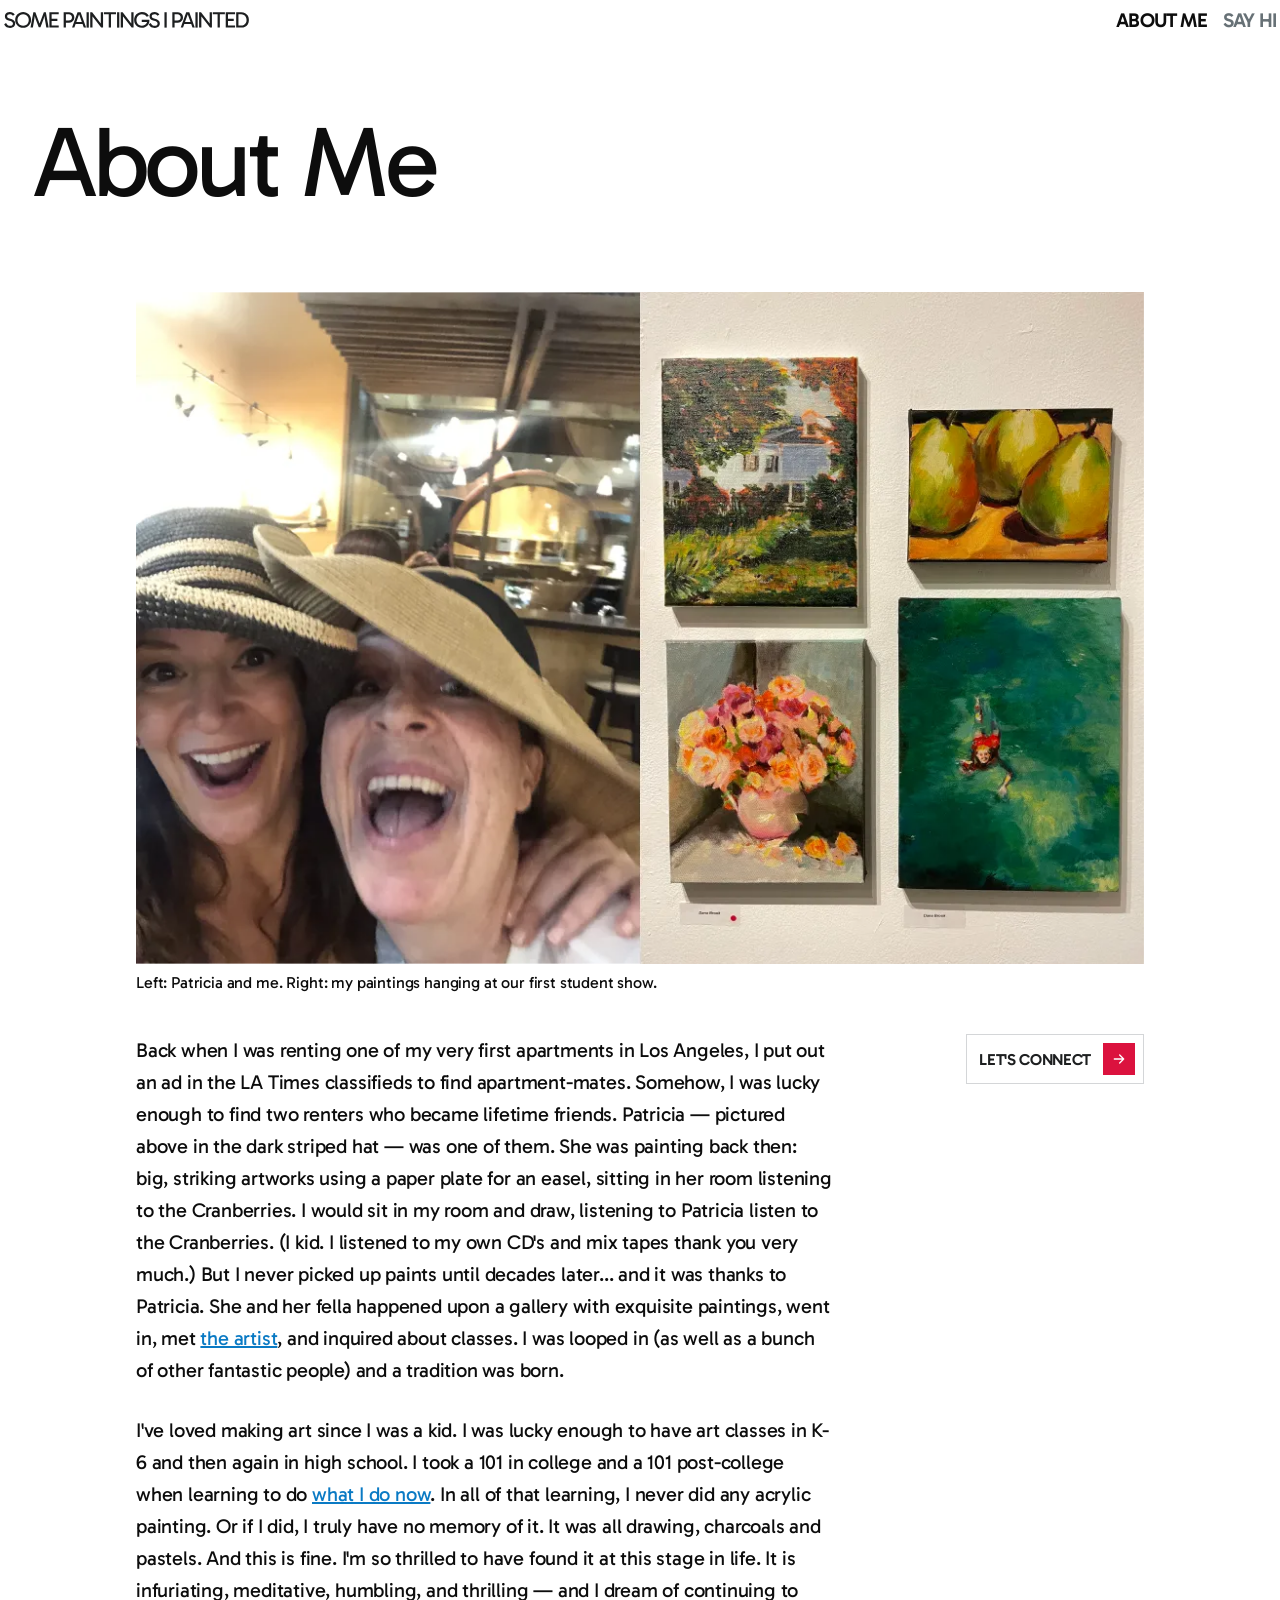
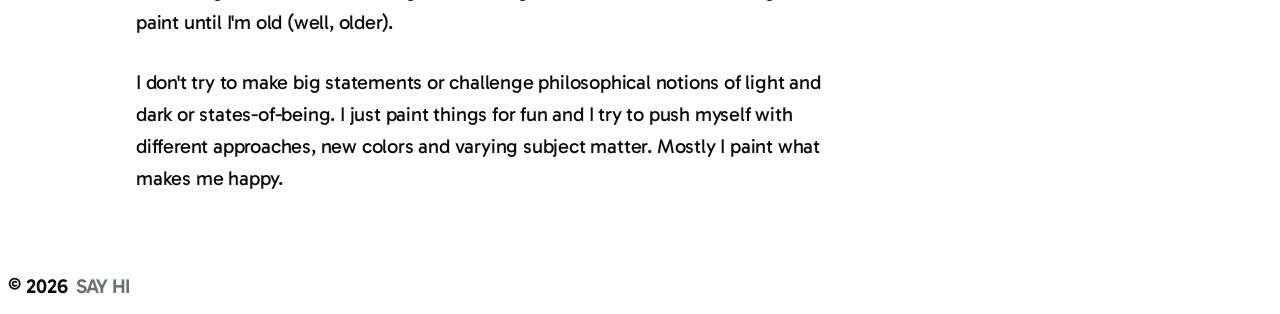
==== about.html @ dc7a016d "Initial commit - painting portfolio site" ====
<!DOCTYPE html>
<html lang="en">
<head>
  <meta charset="UTF-8">
  <meta name="viewport" content="width=device-width, initial-scale=1.0">
  <script>if(sessionStorage.getItem('page-leaving'))document.documentElement.style.opacity='0'</script>
  <title>About Me – Some Paintings I Painted</title>
  <link rel="preconnect" href="https://fonts.googleapis.com">
  <link rel="preconnect" href="https://fonts.gstatic.com" crossorigin>
  <link href="https://fonts.googleapis.com/css2?family=Gabarito:wght@400;600&display=swap" rel="stylesheet">
  <link rel="stylesheet" href="styles.css">
  <link rel="stylesheet" href="about.css">
</head>
<body>

  <header class="detail-header">
    <a href="index.html" class="detail-header__title" aria-label="Some Paintings I Painted">
      <img src="images/logo/logo-1line.svg" alt="Some Paintings I Painted" class="detail-header__logo">
    </a>
    <nav class="detail-header__nav" aria-label="Main navigation">
      <a href="about.html" class="detail-header__nav-link detail-header__nav-link--active">ABOUT ME</a>
      <a href="mailto:hello@example.com" class="detail-header__nav-link">SAY HI</a>
    </nav>
  </header>

  <main class="about page-container" id="page">

    <h1 class="about__title">About Me</h1>

    <figure class="about__figure">
      <img
        src="images/about/patricia-dana.webp"
        alt="Patricia and me at our first student show"
        class="about__photo"
      >
      <figcaption class="about__caption">
        Left: Patricia and me. Right: my paintings hanging at our first student show.
      </figcaption>
    </figure>

    <div class="about__body">
      <p>
        Back when I was renting one of my very first apartments in Los Angeles, I put out an ad
        in the LA Times classifieds to find apartment-mates. Somehow, I was lucky enough to find
        two renters who became lifetime friends. Patricia — pictured above in the dark striped
        hat — was one of them. She was painting back then: big, striking artworks using a paper
        plate for an easel, sitting in her room listening to the Cranberries. I would sit in my
        room and draw, listening to Patricia listen to the Cranberries. (I kid. I listened to my
        own CD's and mix tapes thank you very much.) But I never picked up paints until decades
        later... and it was thanks to Patricia. She and her fella happened upon a gallery with
        exquisite paintings, went in, met <a href="http://www.rebeccamolayemarts.com/" target="_blank" rel="noopener">the artist</a>,
        and inquired about classes. I was looped in (as well as a bunch of other fantastic
        people) and a tradition was born.
      </p>
      <p>
        I've loved making art since I was a kid. I was lucky enough to have art classes in K-6
        and then again in high school. I took a 101 in college and a 101 post-college when
        learning to do <a href="https://www.danabrook.com/" target="_blank" rel="noopener">what I do now</a>.
        In all of that learning, I never did any acrylic painting. Or if I did, I truly have no
        memory of it. It was all drawing, charcoals and pastels. And this is fine. I'm so
        thrilled to have found it at this stage in life. It is infuriating, meditative, humbling,
        and thrilling — and I dream of continuing to paint until I'm old (well, older).
      </p>
      <p>
        I don't try to make big statements or challenge philosophical notions of light and dark
        or states-of-being. I just paint things for fun and I try to push myself with different
        approaches, new colors and varying subject matter. Mostly I paint what makes me happy.
      </p>
    </div>

    <div class="about__cta">
      <a href="mailto:hello@example.com" class="btn-primary">
        <span>Let's Connect</span>
        <span class="btn-primary__badge" aria-hidden="true">
          <img src="images/icons/arrow-right.svg" class="icon-white" alt="" width="16" height="16">
        </span>
      </a>
    </div>

  </main>

  <script src="transitions.js"></script>

  <footer class="detail-footer">
    <span class="detail-footer__copy">&copy; 2026</span>
    <a href="mailto:hello@example.com" class="detail-footer__link">SAY HI</a>
  </footer>

</body>
</html>
---- styles.css ----
/* ─── Reset ─────────────────────────────────────────────────────────────── */

*, *::before, *::after {
  box-sizing: border-box;
  margin: 0;
  padding: 0;
  font-family: inherit;
}

/* ─── Tokens ─────────────────────────────────────────────────────────────── */

:root {
  --color-bg:        #ffffff;
  --color-fg:        #0d0d0d;
  --color-fg-muted:  #677176;
  --color-hover-bg:  #f3f0eb;
  --color-rule:      #677176;
  --color-sold:      #db123e;

  --font-body:       'Gabarito', system-ui, sans-serif;

  --site-padding-x:  32px;
  --item-pad:        12px;
}

/* ─── Base ───────────────────────────────────────────────────────────────── */

html {
  font-size: 16px;
  background: var(--color-bg);
  color: var(--color-fg);
  -webkit-font-smoothing: antialiased;
  -moz-osx-font-smoothing: grayscale;
}

body {
  font-family: var(--font-body);
  min-height: 100vh;
}

a {
  color: inherit;
  text-decoration: none;
}

/* ─── Header ─────────────────────────────────────────────────────────────── */

.site-header {
  padding: 128px 4px 64px;
}

.site-title {
  display: block;
  line-height: 1;
}

.site-title__logo {
  display: block;
  width: calc(100vw - 8px);
  max-width: 1304px;
  height: auto;
  padding-right: 80px;
}

.site-sticky-bar {
  position: fixed;
  top: 0;
  left: 0;
  right: 0;
  z-index: 100;
  display: flex;
  align-items: center;
  justify-content: space-between;
  padding: 8px 4px;
  background: rgba(255, 255, 255, 0);
  backdrop-filter: blur(8px);
  -webkit-backdrop-filter: blur(8px);
  transition: background 0.4s ease;
}

.site-sticky-bar.is-scrolled {
  background: rgba(255, 255, 255, 0.85);
}

.site-sticky-bar__logo {
  display: block;
  line-height: 1;
  padding-right: 80px;
  opacity: 0;
  pointer-events: none;
  transition: opacity 0.4s ease;
}

.site-sticky-bar.is-scrolled .site-sticky-bar__logo {
  opacity: 1;
  pointer-events: auto;
}

.site-sticky-bar.is-scrolled .site-sticky-bar__logo:hover {
  opacity: 0.6;
}

.site-sticky-bar__logo-img {
  display: block;
  height: 16px;
  width: auto;
}

.site-nav {
  display: flex;
  align-items: center;
  gap: 16px;
}

.nav-link {
  font-size: 20px;
  font-weight: 600;
  letter-spacing: -0.02em;
  color: var(--color-fg-muted);
  transition: color 0.2s ease;
}

.nav-link:hover {
  color: var(--color-fg);
}

/* ─── Grid Filter ────────────────────────────────────────────────────────── */

.grid-filter {
  padding: 32px var(--site-padding-x) 40px;
}

.grid-filter__bar {
  display: flex;
  align-items: center;
  gap: 8px;
}

.grid-filter__label,
.grid-filter__active-label {
  font-size: clamp(1.25rem, 2vw, 1.625rem); /* max 26px (was 30px) */
  font-weight: 600;
  letter-spacing: -0.02em;
  line-height: 1;
  color: var(--color-fg);
}

.grid-filter__btn {
  display: flex;
  align-items: center;
  justify-content: center;
  padding: 4px;
  background: #f5f6f7;
  border: none;
  border-radius: 3px;
  cursor: pointer;
  color: var(--color-fg);
  transition: background 0.2s ease, border-radius 0.2s ease, color 0.2s ease;
}

.grid-filter__btn:hover {
  background: #db123e;
  border-radius: 400px;
  color: #ffffff;
}

/* ── Icon states ──────────────────────────────────────────────────────────── */

/* Default (closed, no filter): down arrow */
.grid-filter__icon-down  { display: flex; }
.grid-filter__icon-up    { display: none; }
.grid-filter__icon-clear { display: none; }

/* Open: gray button + up arrow */
.grid-filter--open .grid-filter__btn {
  background: #f5f6f7;
  border-radius: 3px;
  color: var(--color-fg);
}
.grid-filter--open .grid-filter__icon-down { display: none; }
.grid-filter--open .grid-filter__icon-up   { display: flex; }

/* Active filter, menu closed: red circle + X */
.grid-filter--active .grid-filter__btn {
  background: #db123e;
  border-radius: 400px;
  color: #ffffff;
}
.grid-filter--active .grid-filter__icon-down  { display: none; }
.grid-filter--active .grid-filter__icon-clear { display: flex; }

/* Expand/collapse */
.grid-filter__options {
  max-height: 0;
  overflow: hidden;
  transition: max-height 0.25s ease;
}

.grid-filter--open .grid-filter__options {
  max-height: 60px;
}

.grid-filter__options-inner {
  display: flex;
  align-items: center;
  gap: 16px;
  padding-top: 16px;
}

.grid-filter__option {
  font-size: clamp(1.25rem, 2vw, 1.625rem);
  font-weight: 600;
  letter-spacing: -0.02em;
  line-height: 1;
  color: var(--color-fg-muted);
  background: none;
  border: none;
  padding: 0;
  cursor: pointer;
  transition: color 0.15s ease;
}

.grid-filter__option:hover {
  color: var(--color-fg);
}

.grid-filter__option.is-active {
  color: var(--color-fg);
}

/* ─── Grid ───────────────────────────────────────────────────────────────── */

/*
  12-col grid math at 1440px:
  1440 - (2 × 32px margins) - (11 × 32px gutters) = 1024px ÷ 12 = 85.33px/col
  span-3 card = (3 × 85.33px) + (2 × 32px inner gaps) = 320px ✓
*/
.grid {
  display: grid;
  grid-template-columns: repeat(12, 1fr);
  column-gap: 32px;
  row-gap: 96px;
  padding: 32px var(--site-padding-x) 120px;
}

/* ─── Grid Item ──────────────────────────────────────────────────────────── */

/* 4 cards per row ≥ 1440px (span 3 of 12) */
.grid-item {
  grid-column: span 3;
  position: relative;
  z-index: 0;
}

/* 3 cards per row — 1024px–1439px (span 4 of 12) */
@media (max-width: 1439px) {
  .grid-item { grid-column: span 4; }
}

/* 2 cards per row — 768px–1023px (span 6 of 12) */
@media (max-width: 1023px) {
  .grid-item { grid-column: span 6; }
}

/* 2 cards per row — below 768px (span 6 of 12), 16px margins */
@media (max-width: 767px) {
  :root { --site-padding-x: 16px; }
  .grid-item { grid-column: span 6; }
}

.grid-item::before {
  content: '';
  position: absolute;
  inset: -16px;
  background: #f5f6f7;
  opacity: 0;
  transition: opacity 300ms ease-out;
  pointer-events: none;
  z-index: -1;
}

.grid-item:hover {
  z-index: 2;
}

.grid-item:hover::before {
  opacity: 1;
}

.grid-item__link {
  display: block;
}

/* Suppress default cursor on paintings */
.grid-item__link,
.grid-item__link * {
  cursor: none;
}

.grid-item__image-wrap {
  width: 100%;
  aspect-ratio: 3 / 4;
  overflow: hidden;
  background: #e8e5e0; /* placeholder tint while loading */
}

.grid-item__image {
  width: 100%;
  height: 100%;
  object-fit: cover;
  display: block;
  transition: transform 300ms ease-out, opacity 300ms ease;
}

.grid-item:hover .grid-item__image {
  transform: scale(1.05);
}

.grid-item__rule {
  width: 100%;
  height: 1px;
  background: var(--color-rule);
  margin-top: 40px;
}

.grid-item__meta {
  display: flex;
  align-items: center;
  justify-content: space-between;
  gap: 8px;
  padding: 8px var(--item-pad) 0;
}

.grid-item__title {
  font-size: 18px;
  font-weight: 400;
  letter-spacing: -0.01em;
  line-height: 1.3;
  color: var(--color-fg);
}

.grid-item__sold-dot {
  display: block;
  flex-shrink: 0;
  width: 7px;
  height: 7px;
  border-radius: 50%;
  background-color: var(--color-sold);
}

/* ─── Responsive ─────────────────────────────────────────────────────────── */

@media (max-width: 640px) {
  .site-sticky-bar {
    padding: 4px;
    /* overrides the 8px 4px desktop padding */
  }

  .site-sticky-bar__logo-img {
    height: 13px;
  }

  .site-nav {
    gap: 12px;
  }

  .nav-link {
    font-size: 16px;
    white-space: nowrap;
  }

  .site-header {
    padding: 60px 4px 40px;
  }

  .site-title__logo {
    width: calc(100vw - 8px);
    padding-right: 40px;
  }

  /* Filter bar tightens on mobile (font already scales via clamp) */
  .grid-filter {
    padding: 24px var(--site-padding-x) 28px;
  }

  .grid-filter__bar {
    gap: 6px;
  }

  .grid {
    row-gap: 40px;
    padding: 24px var(--site-padding-x) 64px;
  }

  .grid-item__rule {
    margin-top: 24px;
  }
}

/* ─── Custom Cursor ──────────────────────────────────────────────────────── */

.cursor {
  position: fixed;
  top: 0;
  left: 0;
  pointer-events: none;
  z-index: 9999;
  opacity: 0; /* JS reveals after first mousemove post-load */
}

.cursor__circle {
  display: flex;
  align-items: center;
  justify-content: center;
  width: 68px;
  height: 68px;
  border-radius: 50%;
  background: #DB123E;
  color: #ffffff;
  font-family: var(--font-body);
  font-size: 12px;
  font-weight: 600;
  letter-spacing: 0.18em;
  /* transform origin centered */
  transform-origin: 50% 50%;
}

/* ─── Site Footer ────────────────────────────────────────────────────────── */

.site-footer {
  display: flex;
  align-items: center;
  gap: 8px;
  padding: 0 4px 16px;
}

.site-footer__copy {
  font-family: var(--font-body);
  font-size: 20px;
  font-weight: 600;
  color: var(--color-fg);
}

.site-footer__link {
  font-family: var(--font-body);
  font-size: 20px;
  font-weight: 600;
  letter-spacing: -0.04em;
  color: var(--color-fg-muted);
  text-decoration: none;
  text-transform: uppercase;
  transition: color 0.2s ease;
}

.site-footer__link:hover {
  color: var(--color-fg);
}

/* ─── Icon helpers ───────────────────────────────────────────────────────── */

/* White icons (on colored backgrounds) */
.icon-white {
  filter: brightness(0) invert(1);
}

/* Blue icons (#0D8DE2) */
.icon-blue {
  filter: invert(46%) sepia(90%) saturate(480%) hue-rotate(173deg) brightness(103%);
}

/* Filter button icons turn white on red background (hover or active-filter state) */
.grid-filter__btn:hover img,
.grid-filter--active .grid-filter__btn img {
  filter: brightness(0) invert(1);
}

/* Responsive ── mobile sticky bar */
@media (max-width: 640px) {
  .site-sticky-bar__logo {
    padding-right: 40px;
  }
}

/* ─── Primary button ─────────────────────────────────────────────────────── */

.btn-primary {
  display: inline-flex;
  align-self: flex-start;
  align-items: center;
  gap: 12px;
  padding: 8px 8px 8px 12px;
  border: 1px solid #D4D6D8;
  color: #1D1F20;
  text-decoration: none;
  font-family: var(--font-body);
  font-size: 16px;
  font-weight: 600;
  letter-spacing: -0.02em;
  white-space: nowrap;
  text-transform: uppercase;
  transition: border-color 300ms ease-in-out;
}

.btn-primary:hover {
  border-color: #1D1F20;
}

.btn-primary__badge {
  display: flex;
  align-items: center;
  justify-content: center;
  width: 32px;
  height: 32px;
  flex-shrink: 0;
  background: #DB123E;
  border-radius: 0;
  overflow: hidden;
  transform: translateZ(0);
  transition: border-radius 300ms ease-in-out;
}

.btn-primary:hover .btn-primary__badge {
  border-radius: 400px;
}

@keyframes btn-arrow-travel {
  0%   { transform: translateX(0);     opacity: 1; }
  40%  { transform: translateX(160%);  opacity: 0; }
  41%  { transform: translateX(-160%); opacity: 0; }
  100% { transform: translateX(0);     opacity: 1; }
}

.btn-primary:hover .btn-primary__badge img {
  animation: btn-arrow-travel 400ms ease-in-out;
}

/* ─── Page container ─────────────────────────────────────────────────────── */

.page-container {
  padding-left: var(--site-padding-x);
  padding-right: var(--site-padding-x);
  width: 100%;
  box-sizing: border-box;
}

/* ─── Page fade transitions ──────────────────────────────────────────────── */

/* Handled entirely by transitions.js — JS intercepts all link clicks,
   fades <html> out, navigates, then fades back in on the new page.
   This works reliably across all browsers without false-positive detection. */
---- about.css ----
/* ─── About page ─────────────────────────────────────────────────────────── */
/* Inherits: styles.css tokens + detail-header / detail-footer from detail.css */

/* Reuse the fixed-header offset */
body {
  padding-top: 32px;
}

/* ─── Fixed header (shared with detail) ─────────────────────────────────── */

.detail-header {
  position: fixed;
  top: 0;
  left: 0;
  right: 0;
  z-index: 100;
  display: flex;
  align-items: center;
  justify-content: space-between;
  padding: 8px 4px;
  background: rgba(255, 255, 255, 0.85);
  backdrop-filter: blur(8px);
  -webkit-backdrop-filter: blur(8px);
}

.detail-header__title {
  display: block;
  line-height: 1;
  padding-right: 80px;
  transition: opacity 0.2s ease;
}

.detail-header__title:hover {
  opacity: 0.6;
}

.detail-header__logo {
  display: block;
  height: 16px;
  width: auto;
}

.detail-header__nav {
  display: flex;
  gap: 16px;
}

.detail-header__nav-link {
  font-family: 'Gabarito', system-ui, sans-serif;
  font-size: 20px;
  font-weight: 600;
  letter-spacing: -0.04em;
  color: var(--color-fg-muted);
  text-decoration: none;
  text-transform: uppercase;
  white-space: nowrap;
  transition: color 0.2s ease;
}

.detail-header__nav-link:hover {
  color: var(--color-fg);
}

.detail-header__nav-link--active {
  color: var(--color-fg);
}

/* ─── Page wrapper ───────────────────────────────────────────────────────── */

/*
  12-col grid matching styles.css:
  column-gap: 32px, padding: var(--site-padding-x) (32px desktop / 16px mobile)

  Desktop layout (≥768px):
    title   → cols 1–12 (full width)
    figure  → cols 2–11 (span 10, inset 1 col each side)
    body    → cols 2–8  (span 7, same left edge as figure)
    cta     → cols 9–11 (span 3, top-aligned with first line of body)

  Mobile (<768px): all items span full width and stack vertically
*/
.about {
  display: grid;
  grid-template-columns: repeat(12, 1fr);
  column-gap: 32px;
  row-gap: 40px;
  padding-top: 80px;
  padding-bottom: 80px;
}

/* ─── Page title ─────────────────────────────────────────────────────────── */

.about__title {
  grid-column: 1 / -1;
  font-family: 'Gabarito', system-ui, sans-serif;
  font-size: 100px;
  font-weight: 400;
  line-height: 1;
  letter-spacing: -0.04em;
  color: var(--color-fg);
  margin-bottom: 40px; /* adds to row-gap for extra breathing room before image */
}

/* ─── Photo + caption ────────────────────────────────────────────────────── */

.about__figure {
  grid-column: 2 / span 10;
  display: block;
  margin: 0;
}

.about__photo {
  display: block;
  width: 100%;
  height: auto;
  object-fit: cover;
}

.about__caption {
  margin-top: 8px;
  font-family: 'Gabarito', system-ui, sans-serif;
  font-size: 16px;
  font-weight: 400;
  letter-spacing: -0.01em;
  color: var(--color-fg);
  line-height: 1.4;
}

/* ─── Body text ──────────────────────────────────────────────────────────── */

.about__body {
  grid-column: 2 / span 7;
  align-self: start;
  display: flex;
  flex-direction: column;
  gap: 28px;
}

.about__body p {
  font-family: 'Gabarito', system-ui, sans-serif;
  font-size: 20px;
  font-weight: 400;
  line-height: 1.6;
  letter-spacing: -0.01em;
  color: var(--color-fg);
}

.about__body a {
  color: #0a7ac4;
  text-decoration: underline;
  transition: opacity 0.2s ease;
}

.about__body a:hover {
  opacity: 0.65;
}

/* ─── CTA ────────────────────────────────────────────────────────────────── */

.about__cta {
  grid-column: 9 / span 3;
  align-self: start;
  display: flex;
  justify-content: flex-end;
}

/* ─── Footer (shared pattern) ────────────────────────────────────────────── */

.detail-footer {
  display: flex;
  align-items: center;
  gap: 8px;
  max-width: 1440px;
  margin: 0 auto;
  padding: 0 8px 16px;
}

.detail-footer__copy {
  font-family: 'Gabarito', system-ui, sans-serif;
  font-size: 20px;
  font-weight: 600;
  color: var(--color-fg);
}

.detail-footer__link {
  font-family: 'Gabarito', system-ui, sans-serif;
  font-size: 20px;
  font-weight: 600;
  letter-spacing: -0.04em;
  color: var(--color-fg-muted);
  text-decoration: none;
  text-transform: uppercase;
  transition: color 0.2s ease;
}

.detail-footer__link:hover {
  color: var(--color-fg);
}

/* ─── Responsive ─────────────────────────────────────────────────────────── */

@media (max-width: 900px) {
  .detail-header {
    padding: 8px 20px;
  }

  .detail-header__nav-link {
    font-size: 16px;
  }

  .about {
    padding-top: 64px;
    padding-bottom: 64px;
    padding-left: 0;
    padding-right: 0;
  }

  .about__title {
    font-size: 72px;
  }
}

/* Mobile: stack all items full-width; --site-padding-x becomes 16px via styles.css */
@media (max-width: 767px) {
  .about {
    row-gap: 32px;
    padding-top: 48px;
    padding-bottom: 48px;
    padding-left: 0;
    padding-right: 0;
  }

  .about__title {
    font-size: 50px;
    letter-spacing: -0.05em;
    margin-bottom: 0;
  }

  .about__figure,
  .about__body,
  .about__cta {
    grid-column: 1 / -1;
  }

  .about__cta {
    justify-content: flex-start;
  }

  .about__body p {
    font-size: 18px;
  }
}

@media (max-width: 640px) {
  body {
    padding-top: 21px;
  }

  .detail-header {
    padding: 4px;
  }

  .detail-header__title {
    padding-right: 40px;
  }

  .detail-header__logo {
    height: 13px;
  }

  .detail-header__nav {
    gap: 12px;
  }
}
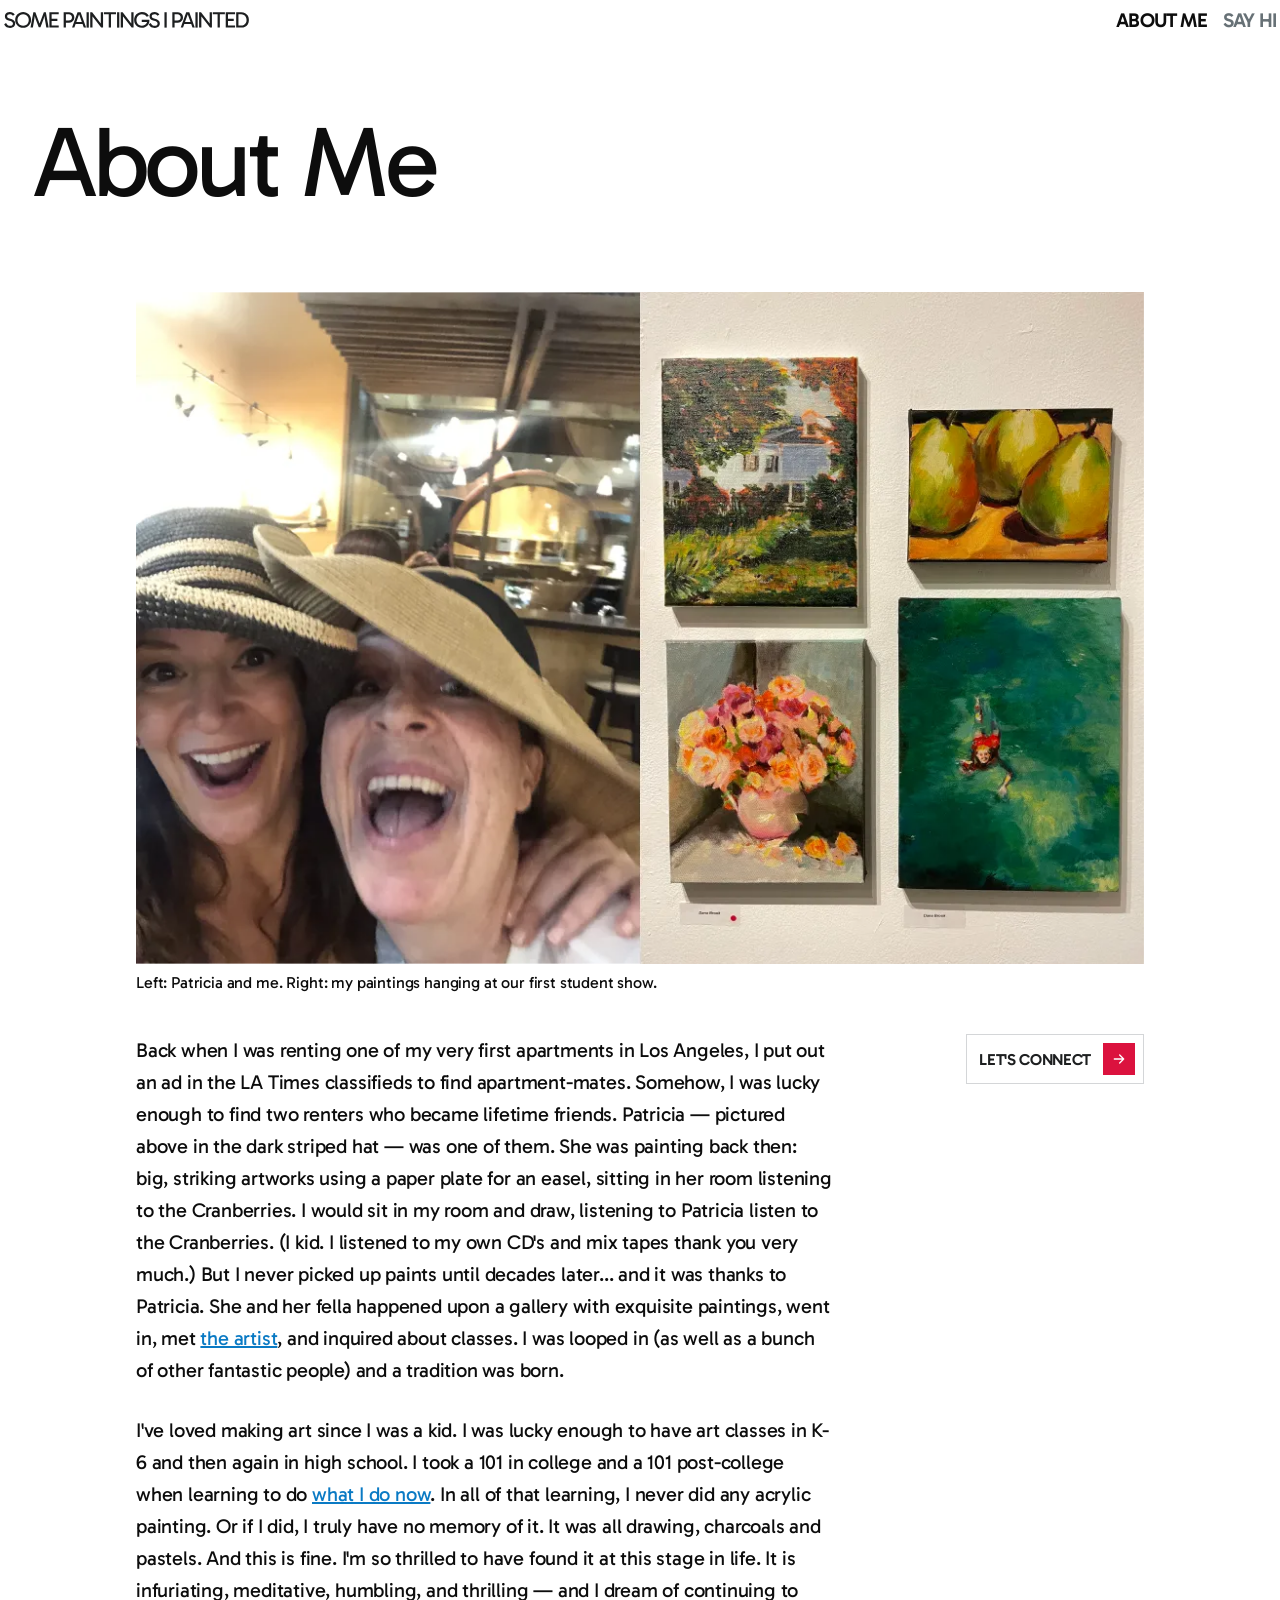
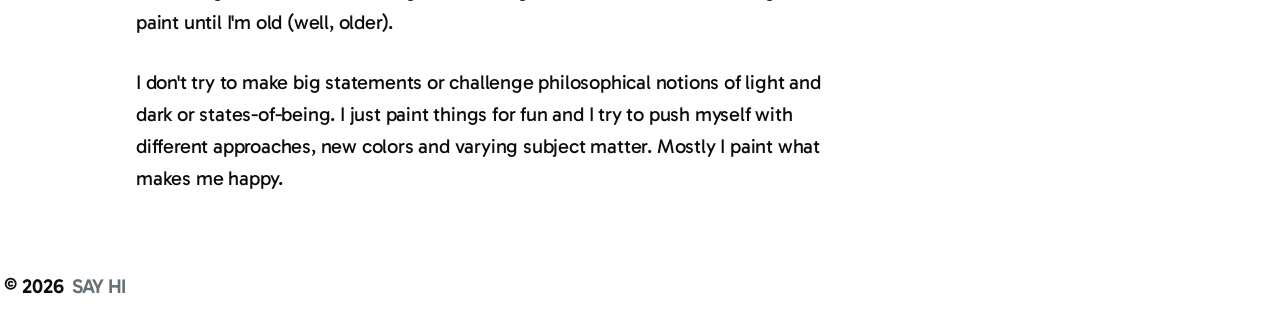
==== commit 13d715f5: "Fix footer positioning, nav overflow, about gutters, and detail mobile layout" ====
--- a/about.html
+++ b/about.html
@@ -18,8 +18,8 @@
       <img src="images/logo/logo-1line.svg" alt="Some Paintings I Painted" class="detail-header__logo">
     </a>
     <nav class="detail-header__nav" aria-label="Main navigation">
-      <a href="about.html" class="detail-header__nav-link detail-header__nav-link--active">ABOUT ME</a>
-      <a href="mailto:hello@example.com" class="detail-header__nav-link">SAY HI</a>
+      <a href="about.html" class="detail-header__nav-link detail-header__nav-link--active">ABOUT<span class="nav-about-me"> ME</span></a>
+      <a href="mailto:danakbrook@gmail.com" class="detail-header__nav-link">SAY HI</a>
     </nav>
   </header>
 
@@ -69,7 +69,7 @@
     </div>
 
     <div class="about__cta">
-      <a href="mailto:hello@example.com" class="btn-primary">
+      <a href="mailto:danakbrook@gmail.com" class="btn-primary">
         <span>Let's Connect</span>
         <span class="btn-primary__badge" aria-hidden="true">
           <img src="images/icons/arrow-right.svg" class="icon-white" alt="" width="16" height="16">
@@ -81,9 +81,9 @@
 
   <script src="transitions.js"></script>
 
-  <footer class="detail-footer">
-    <span class="detail-footer__copy">&copy; 2026</span>
-    <a href="mailto:hello@example.com" class="detail-footer__link">SAY HI</a>
+  <footer class="site-footer">
+    <span class="site-footer__copy">&copy; 2026</span>
+    <a href="mailto:danakbrook@gmail.com" class="site-footer__link">SAY HI</a>
   </footer>
 
 </body>
--- a/styles.css
+++ b/styles.css
@@ -266,6 +266,7 @@
 @media (max-width: 767px) {
   :root { --site-padding-x: 16px; }
   .grid-item { grid-column: span 6; }
+  .nav-about-me { display: none; }
 }
 
 .grid-item::before {
@@ -431,7 +432,8 @@
   display: flex;
   align-items: center;
   gap: 8px;
-  padding: 0 4px 16px;
+  margin-left: 4px;
+  padding-bottom: 16px;
 }
 
 .site-footer__copy {
--- a/about.css
+++ b/about.css
@@ -211,8 +211,6 @@
   .about {
     padding-top: 64px;
     padding-bottom: 64px;
-    padding-left: 0;
-    padding-right: 0;
   }
 
   .about__title {
@@ -226,8 +224,6 @@
     row-gap: 32px;
     padding-top: 48px;
     padding-bottom: 48px;
-    padding-left: 0;
-    padding-right: 0;
   }
 
   .about__title {
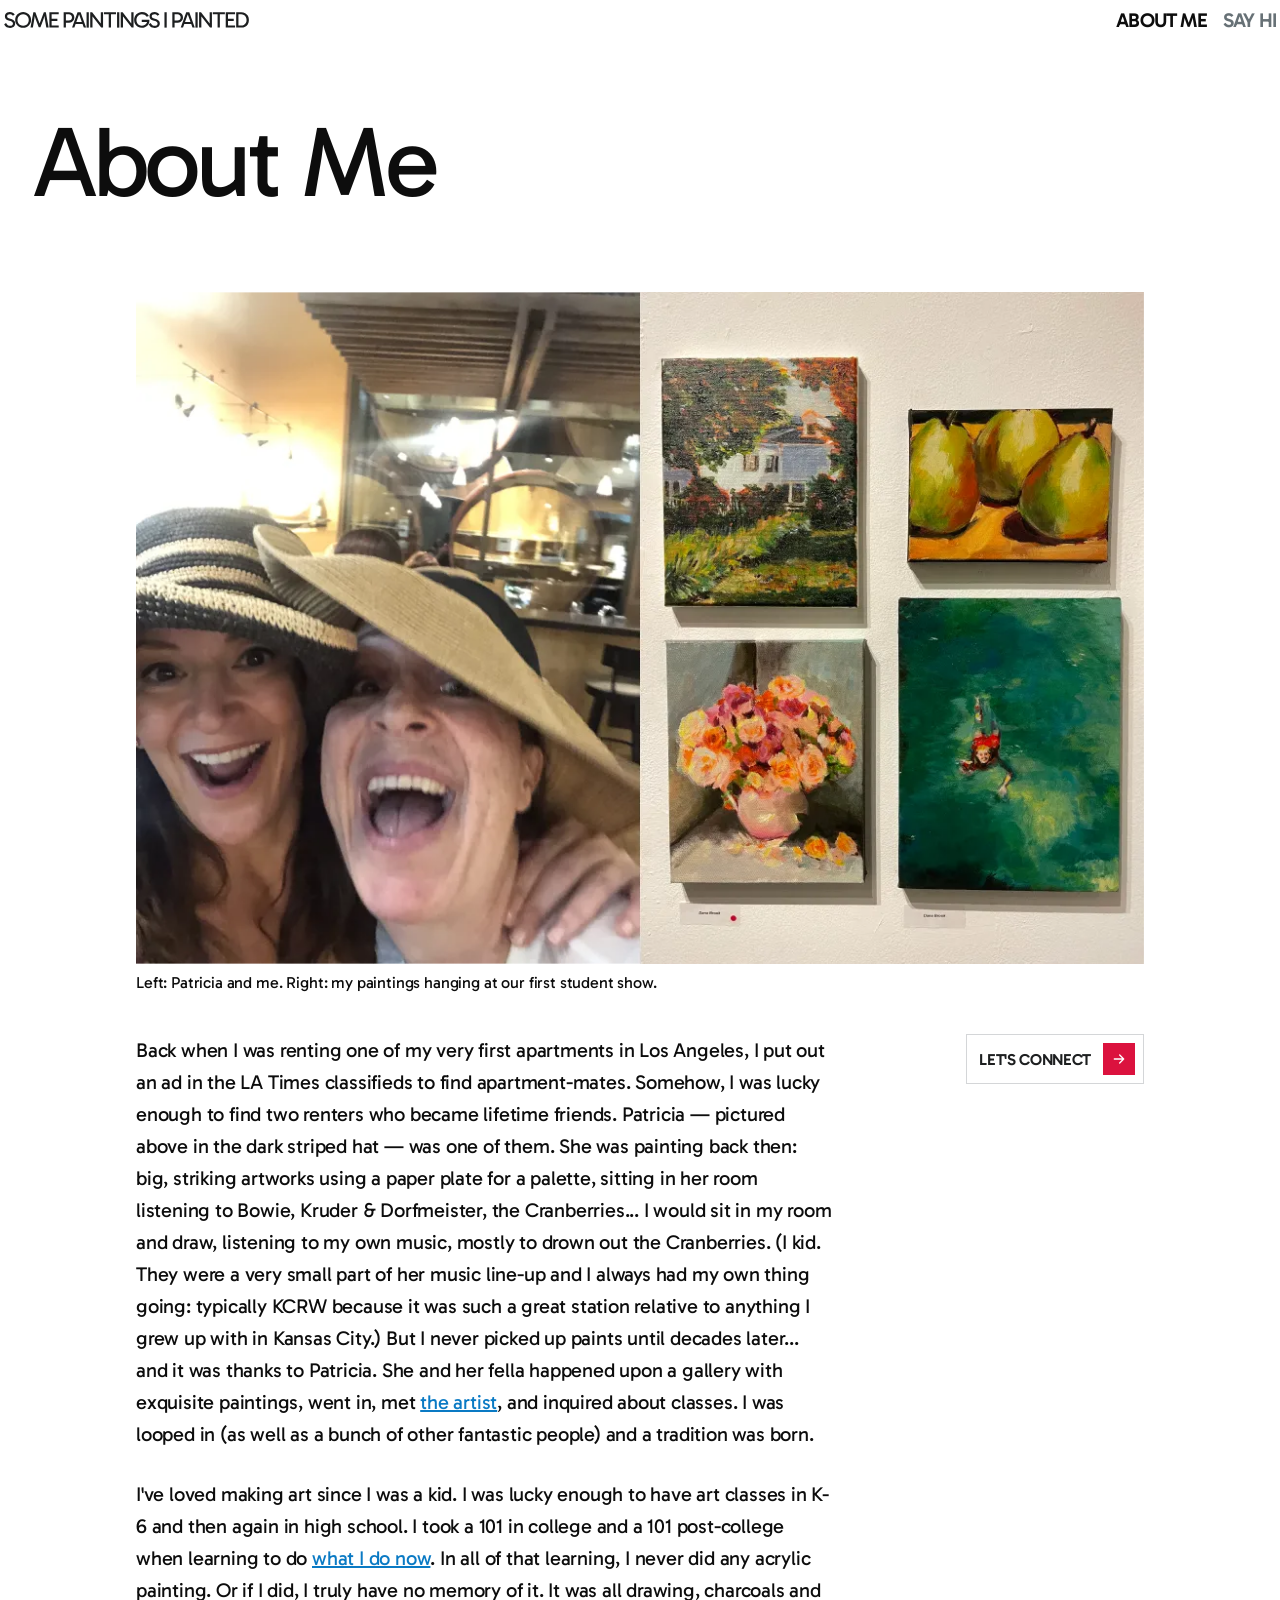
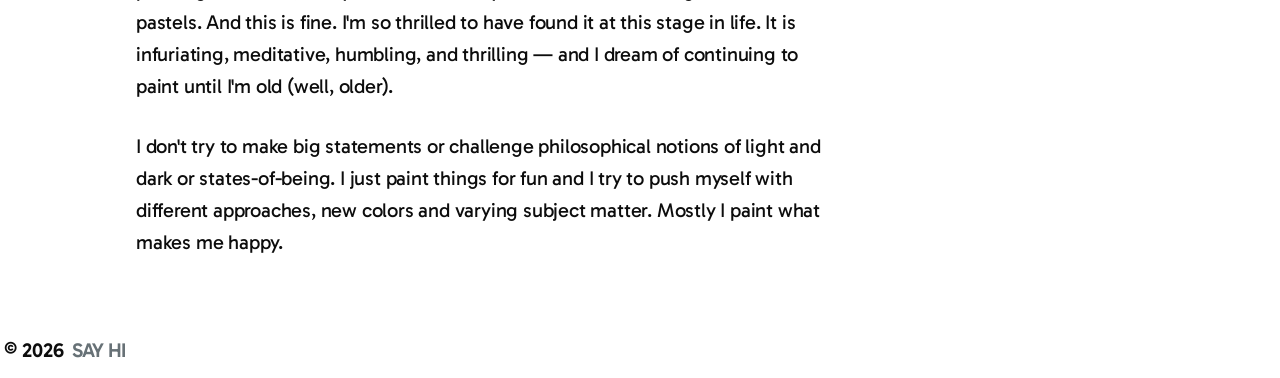
==== commit 9d7497da: "update to About.html" ====
--- a/about.html
+++ b/about.html
@@ -4,10 +4,23 @@
   <meta charset="UTF-8">
   <meta name="viewport" content="width=device-width, initial-scale=1.0">
   <script>if(sessionStorage.getItem('page-leaving'))document.documentElement.style.opacity='0'</script>
+  <!-- Open Graph / Facebook -->
+  <meta property="og:type" content="website">
+  <meta property="og:url" content="https://somepaintingsipainted.com/about.html">
+  <meta property="og:title" content="Some Paintings I Painted">
+  <meta property="og:description" content="Painting is really hard but really fun. Who knew? Here are some paintings I painted.">
+  <meta property="og:image" content="https://somepaintingsipainted.com/images/og/og-painting.webp">
+  <!-- Twitter -->
+  <meta property="twitter:card" content="summary_large_image">
+  <meta property="twitter:url" content="https://somepaintingsipainted.com/about.html">
+  <meta property="twitter:title" content="Some Paintings I Painted">
+  <meta property="twitter:description" content="Painting is really hard but really fun. Who knew? Here are some paintings I painted.">
+  <meta property="twitter:image" content="https://somepaintingsipainted.com/images/og/og-painting.webp">
   <title>About Me – Some Paintings I Painted</title>
   <link rel="preconnect" href="https://fonts.googleapis.com">
   <link rel="preconnect" href="https://fonts.gstatic.com" crossorigin>
   <link href="https://fonts.googleapis.com/css2?family=Gabarito:wght@400;600&display=swap" rel="stylesheet">
+  <link rel="icon" type="image/png" href="images/favicon/favicon.png">
   <link rel="stylesheet" href="styles.css">
   <link rel="stylesheet" href="about.css">
 </head>
@@ -43,10 +56,12 @@
         Back when I was renting one of my very first apartments in Los Angeles, I put out an ad
         in the LA Times classifieds to find apartment-mates. Somehow, I was lucky enough to find
         two renters who became lifetime friends. Patricia — pictured above in the dark striped
-        hat — was one of them. She was painting back then: big, striking artworks using a paper
-        plate for an easel, sitting in her room listening to the Cranberries. I would sit in my
-        room and draw, listening to Patricia listen to the Cranberries. (I kid. I listened to my
-        own CD's and mix tapes thank you very much.) But I never picked up paints until decades
+        hat — was one of them. She was painting back then: big, striking artworks using a paper 
+		plate for a palette, sitting in her room listening to Bowie, Kruder & Dorfmeister, the 
+		Cranberries... I would sit in my room and draw, listening to my own music, mostly to 
+		drown out the Cranberries. (I kid. They were a very small part of her music line-up and 
+		I always had my own thing going: typically KCRW because it was such a great station relative 
+		to anything I grew up with in Kansas City.) But I never picked up paints until decades
         later... and it was thanks to Patricia. She and her fella happened upon a gallery with
         exquisite paintings, went in, met <a href="http://www.rebeccamolayemarts.com/" target="_blank" rel="noopener">the artist</a>,
         and inquired about classes. I was looped in (as well as a bunch of other fantastic
--- a/styles.css
+++ b/styles.css
@@ -197,11 +197,12 @@
 }
 
 .grid-filter--open .grid-filter__options {
-  max-height: 60px;
+  max-height: 200px;
 }
 
 .grid-filter__options-inner {
   display: flex;
+  flex-wrap: wrap;
   align-items: center;
   gap: 16px;
   padding-top: 16px;
@@ -329,7 +330,7 @@
   align-items: center;
   justify-content: space-between;
   gap: 8px;
-  padding: 8px var(--item-pad) 0;
+  padding: 8px var(--item-pad) 0 0;
 }
 
 .grid-item__title {
@@ -396,6 +397,7 @@
   .grid-item__rule {
     margin-top: 24px;
   }
+
 }
 
 /* ─── Custom Cursor ──────────────────────────────────────────────────────── */
